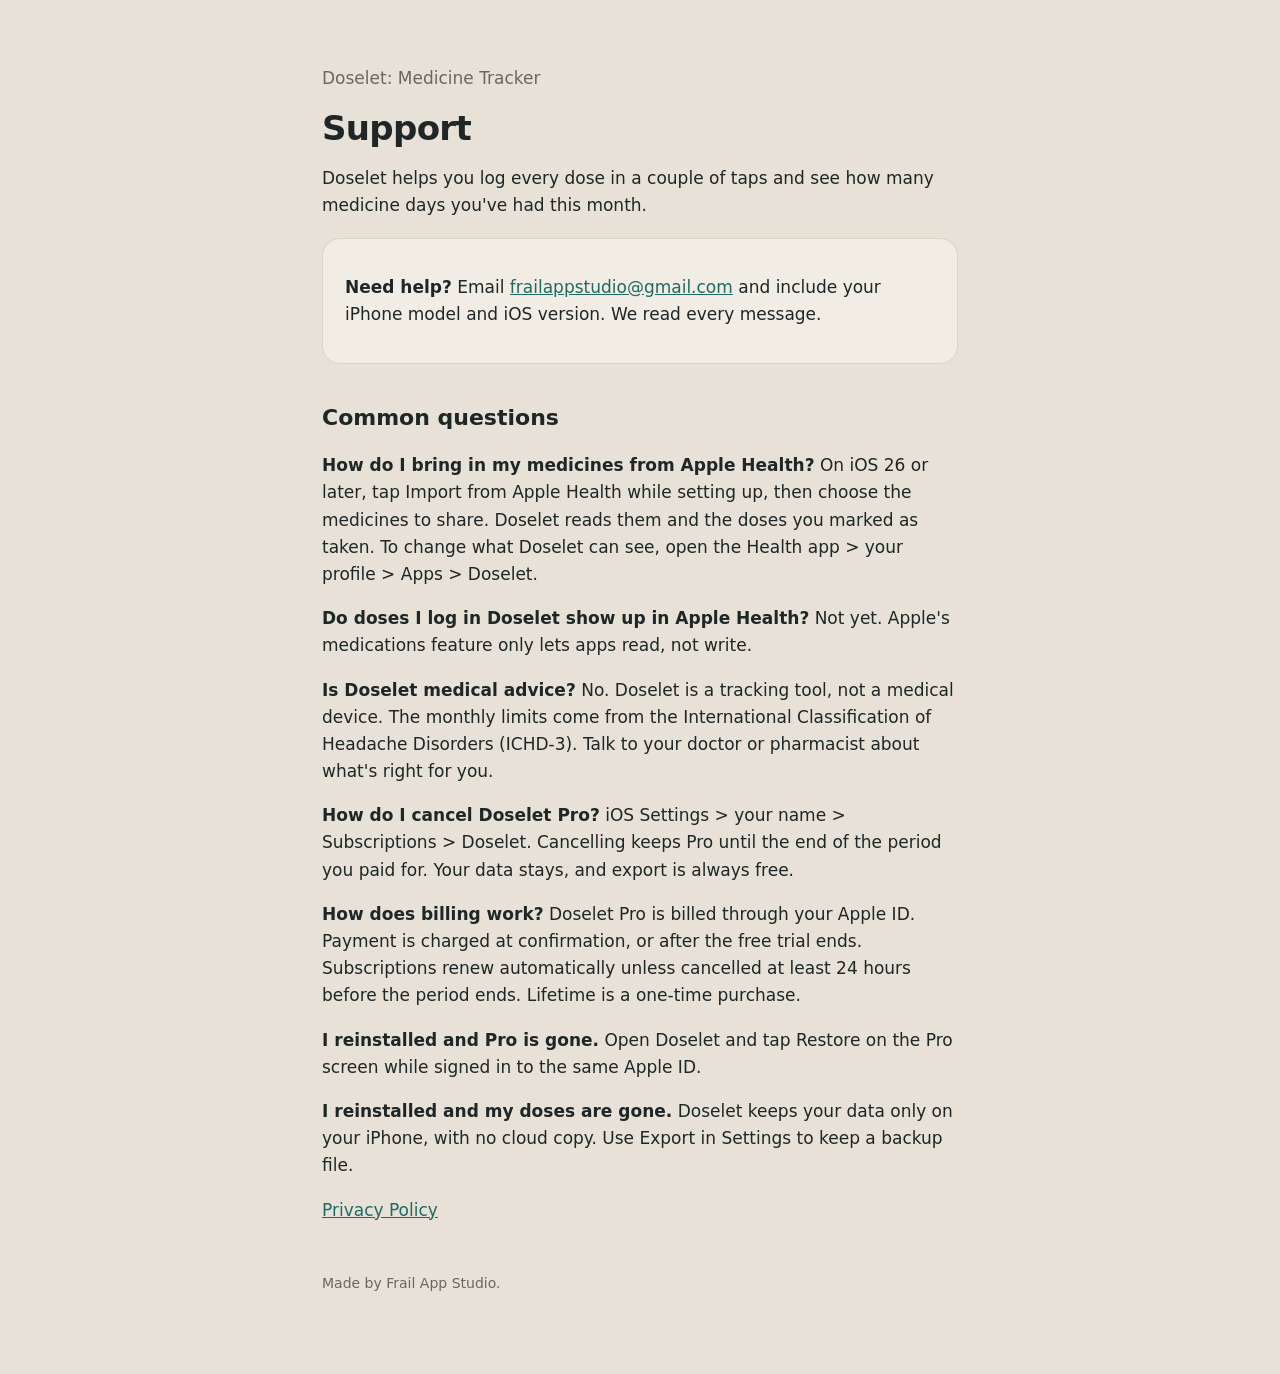
==== index.html @ d8826ee0 "Doselet support and privacy pages Co-Authored-By: Claude Opus 5.5 <noreply@anthropic.com>" ====
<!DOCTYPE html>
<html lang="en"><head><meta charset="utf-8"><meta name="viewport" content="width=device-width, initial-scale=1">
<title>Doselet: Support</title><link rel="stylesheet" href="style.css"></head>
<body><main>
<p class="soft">Doselet: Medicine Tracker</p>
<h1>Support</h1>
<p>Doselet helps you log every dose in a couple of taps and see how many medicine days you've had this month.</p>
<div class="card"><p><strong>Need help?</strong> Email <a href="mailto:frailappstudio@gmail.com">frailappstudio@gmail.com</a> and include your iPhone model and iOS version. We read every message.</p></div>
<h2>Common questions</h2>
<p><strong>How do I bring in my medicines from Apple Health?</strong> On iOS 26 or later, tap Import from Apple Health while setting up, then choose the medicines to share. Doselet reads them and the doses you marked as taken. To change what Doselet can see, open the Health app &gt; your profile &gt; Apps &gt; Doselet.</p>
<p><strong>Do doses I log in Doselet show up in Apple Health?</strong> Not yet. Apple's medications feature only lets apps read, not write.</p>
<p><strong>Is Doselet medical advice?</strong> No. Doselet is a tracking tool, not a medical device. The monthly limits come from the International Classification of Headache Disorders (ICHD-3). Talk to your doctor or pharmacist about what's right for you.</p>
<p><strong>How do I cancel Doselet Pro?</strong> iOS Settings &gt; your name &gt; Subscriptions &gt; Doselet. Cancelling keeps Pro until the end of the period you paid for. Your data stays, and export is always free.</p>
<p><strong>How does billing work?</strong> Doselet Pro is billed through your Apple ID. Payment is charged at confirmation, or after the free trial ends. Subscriptions renew automatically unless cancelled at least 24 hours before the period ends. Lifetime is a one-time purchase.</p>
<p><strong>I reinstalled and Pro is gone.</strong> Open Doselet and tap Restore on the Pro screen while signed in to the same Apple ID.</p>
<p><strong>I reinstalled and my doses are gone.</strong> Doselet keeps your data only on your iPhone, with no cloud copy. Use Export in Settings to keep a backup file.</p>
<p><a href="privacy.html">Privacy Policy</a></p>
<footer>Made by Frail App Studio.</footer>
</main></body></html>
---- style.css ----
:root { --bg:#E7E1D7; --ink:#1E2726; --soft:#6B675F; --card:#F1ECE4; --accent:#1F6B63; --line:#DCD3C6; }
@media (prefers-color-scheme: dark) {
  :root { --bg:#1B1613; --ink:#F1E8DD; --soft:#B3A495; --card:#241D18; --accent:#6FBFB2; --line:#33291F; }
}
* { box-sizing: border-box; }
body { margin:0; background:var(--bg); color:var(--ink); font:17px/1.6 -apple-system, system-ui, sans-serif; }
main { max-width: 680px; margin: 0 auto; padding: 48px 22px 80px; }
h1 { font-size: 34px; line-height:1.15; margin: 8px 0 6px; letter-spacing:-0.02em; }
h2 { font-size: 22px; margin: 36px 0 6px; }
p, li { color: var(--ink); }
.soft { color: var(--soft); }
.card { background: var(--card); border-radius: 18px; padding: 18px 22px; border: 1px solid var(--line); margin: 18px 0; }
a { color: var(--accent); }
ul { padding-left: 22px; }
footer { margin-top: 48px; color: var(--soft); font-size: 14px; }
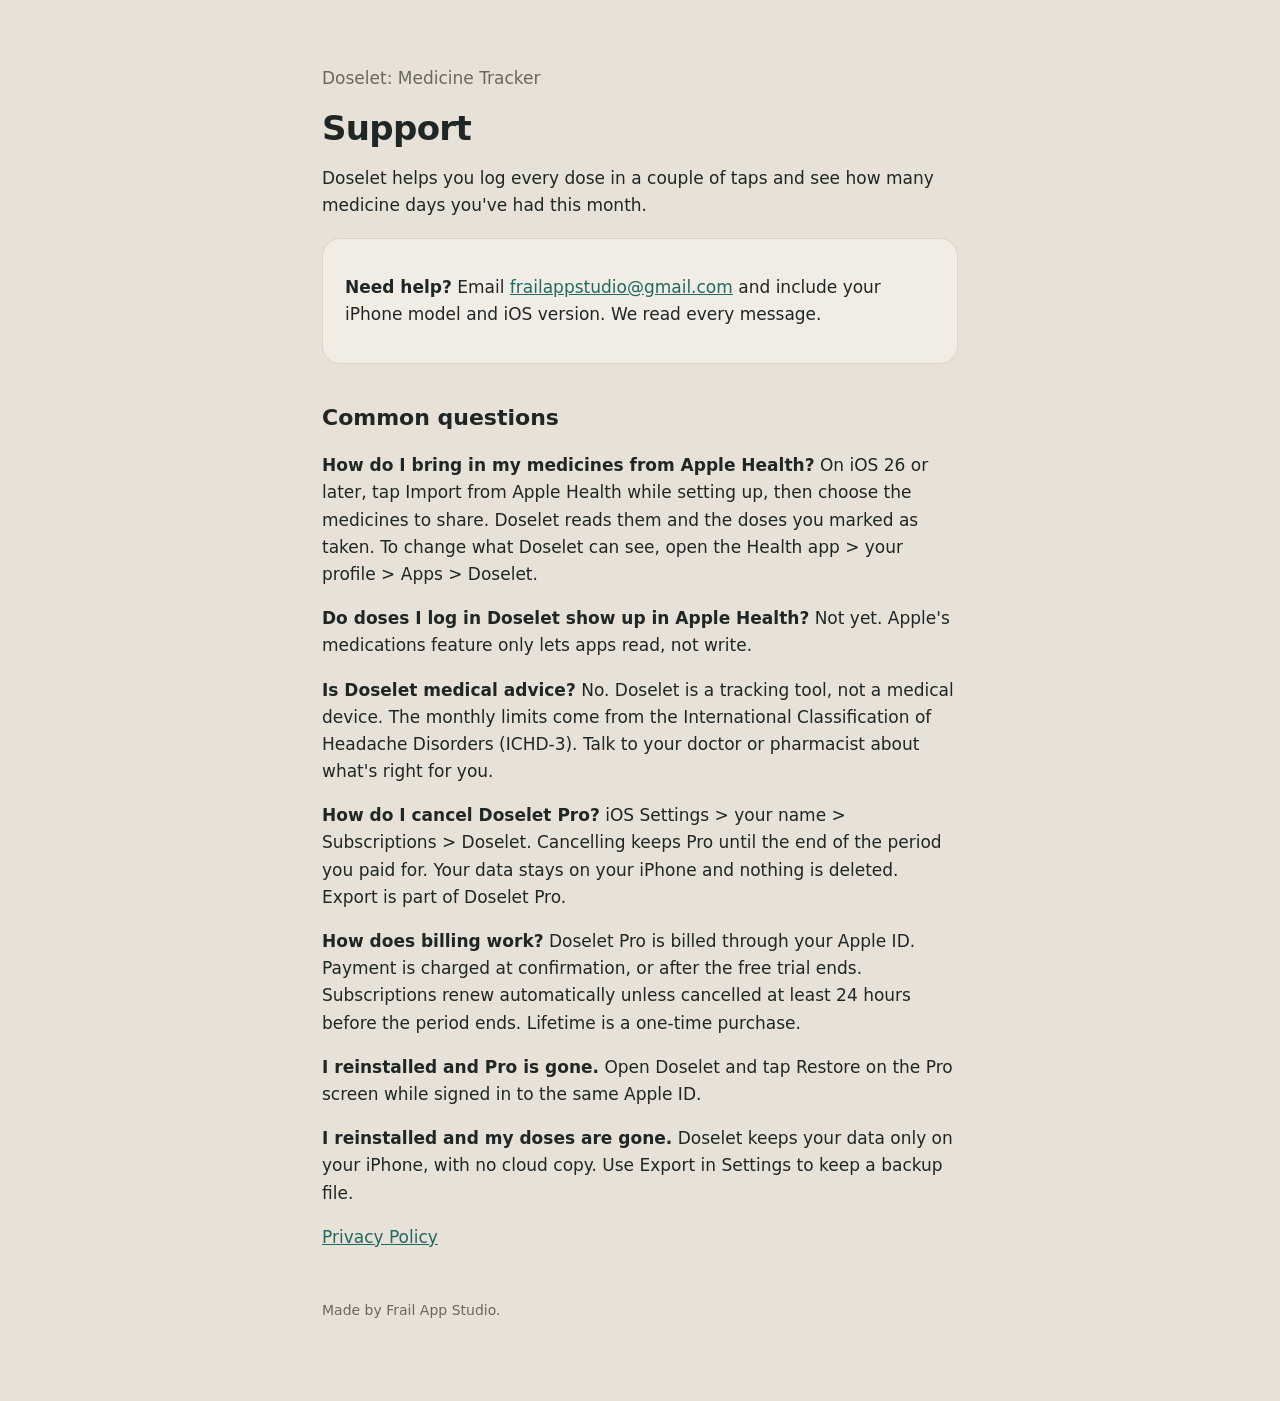
==== commit 1788a1e9: "Privacy: widgets/Siri section, export and doctor report is Pro; support page export wording Co-Autho" ====
--- a/index.html
+++ b/index.html
@@ -10,7 +10,7 @@
 <p><strong>How do I bring in my medicines from Apple Health?</strong> On iOS 26 or later, tap Import from Apple Health while setting up, then choose the medicines to share. Doselet reads them and the doses you marked as taken. To change what Doselet can see, open the Health app &gt; your profile &gt; Apps &gt; Doselet.</p>
 <p><strong>Do doses I log in Doselet show up in Apple Health?</strong> Not yet. Apple's medications feature only lets apps read, not write.</p>
 <p><strong>Is Doselet medical advice?</strong> No. Doselet is a tracking tool, not a medical device. The monthly limits come from the International Classification of Headache Disorders (ICHD-3). Talk to your doctor or pharmacist about what's right for you.</p>
-<p><strong>How do I cancel Doselet Pro?</strong> iOS Settings &gt; your name &gt; Subscriptions &gt; Doselet. Cancelling keeps Pro until the end of the period you paid for. Your data stays, and export is always free.</p>
+<p><strong>How do I cancel Doselet Pro?</strong> iOS Settings &gt; your name &gt; Subscriptions &gt; Doselet. Cancelling keeps Pro until the end of the period you paid for. Your data stays on your iPhone and nothing is deleted. Export is part of Doselet Pro.</p>
 <p><strong>How does billing work?</strong> Doselet Pro is billed through your Apple ID. Payment is charged at confirmation, or after the free trial ends. Subscriptions renew automatically unless cancelled at least 24 hours before the period ends. Lifetime is a one-time purchase.</p>
 <p><strong>I reinstalled and Pro is gone.</strong> Open Doselet and tap Restore on the Pro screen while signed in to the same Apple ID.</p>
 <p><strong>I reinstalled and my doses are gone.</strong> Doselet keeps your data only on your iPhone, with no cloud copy. Use Export in Settings to keep a backup file.</p>
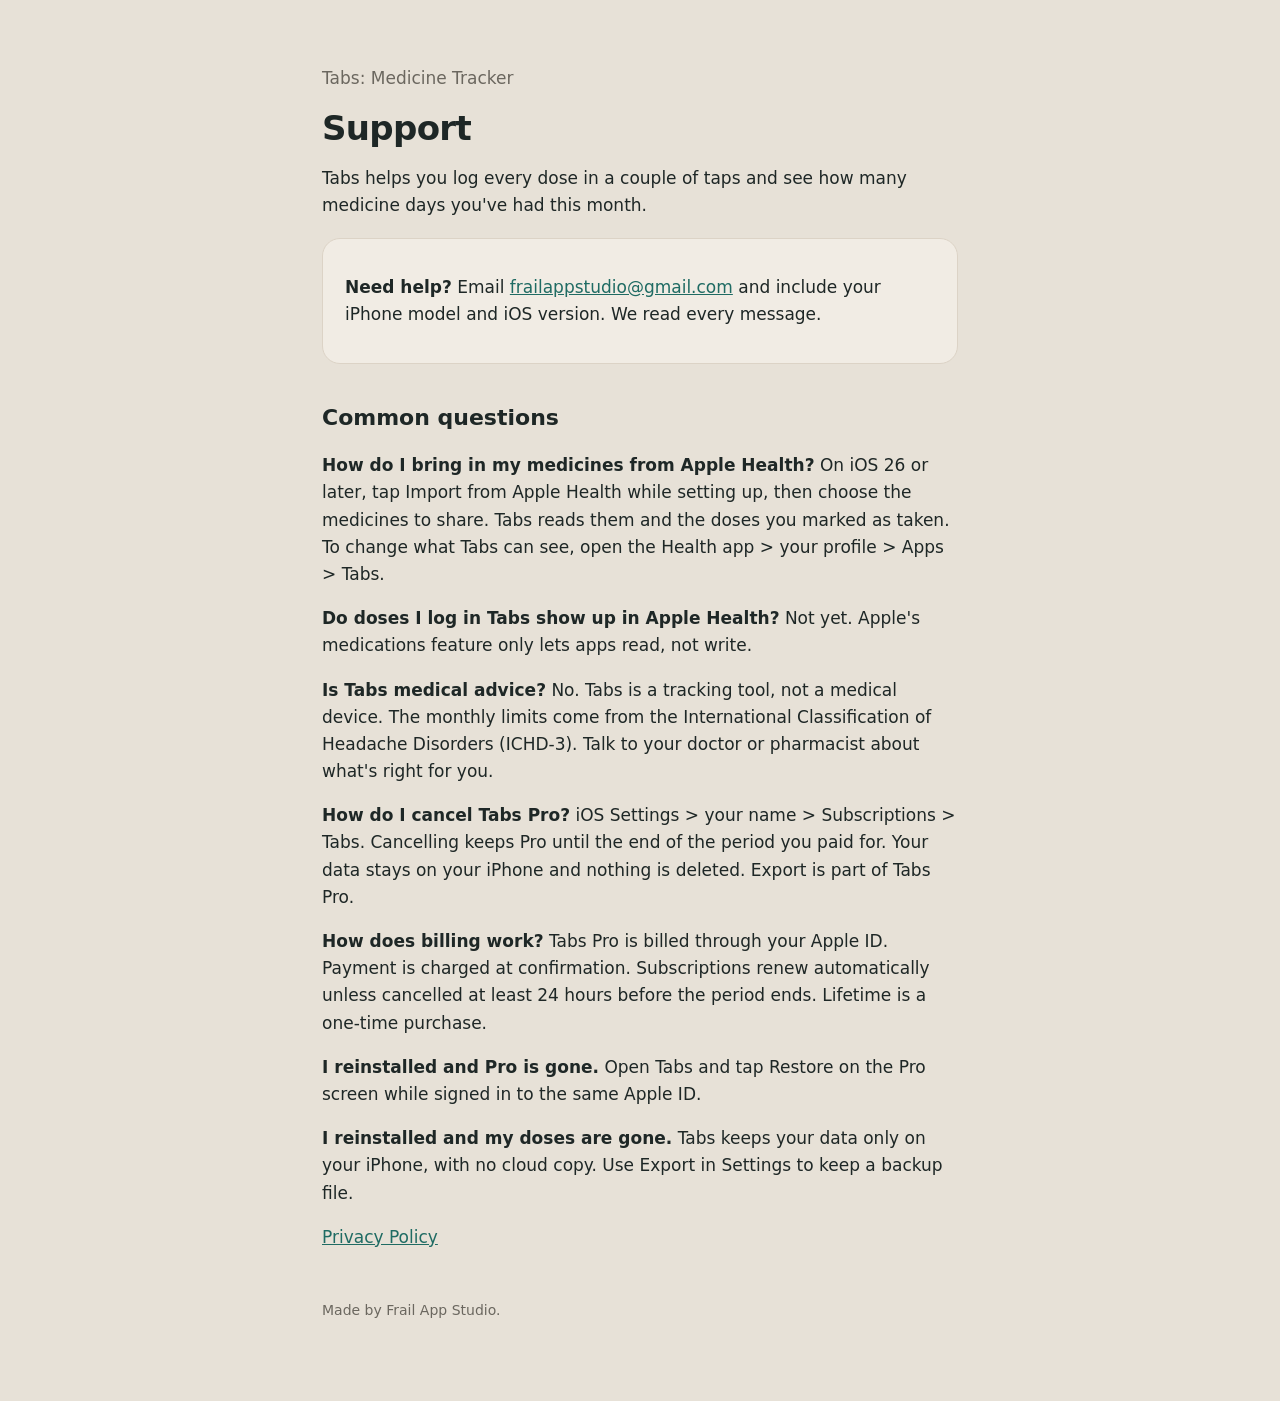
==== commit a3171a0f: "Rename to Tabs, drop free trial wording Co-Authored-By: Claude Sonnet 5.5 <noreply@anthropic.com>" ====
--- a/index.html
+++ b/index.html
@@ -1,19 +1,19 @@
 <!DOCTYPE html>
 <html lang="en"><head><meta charset="utf-8"><meta name="viewport" content="width=device-width, initial-scale=1">
-<title>Doselet: Support</title><link rel="stylesheet" href="style.css"></head>
+<title>Tabs: Support</title><link rel="stylesheet" href="style.css"></head>
 <body><main>
-<p class="soft">Doselet: Medicine Tracker</p>
+<p class="soft">Tabs: Medicine Tracker</p>
 <h1>Support</h1>
-<p>Doselet helps you log every dose in a couple of taps and see how many medicine days you've had this month.</p>
+<p>Tabs helps you log every dose in a couple of taps and see how many medicine days you've had this month.</p>
 <div class="card"><p><strong>Need help?</strong> Email <a href="mailto:frailappstudio@gmail.com">frailappstudio@gmail.com</a> and include your iPhone model and iOS version. We read every message.</p></div>
 <h2>Common questions</h2>
-<p><strong>How do I bring in my medicines from Apple Health?</strong> On iOS 26 or later, tap Import from Apple Health while setting up, then choose the medicines to share. Doselet reads them and the doses you marked as taken. To change what Doselet can see, open the Health app &gt; your profile &gt; Apps &gt; Doselet.</p>
-<p><strong>Do doses I log in Doselet show up in Apple Health?</strong> Not yet. Apple's medications feature only lets apps read, not write.</p>
-<p><strong>Is Doselet medical advice?</strong> No. Doselet is a tracking tool, not a medical device. The monthly limits come from the International Classification of Headache Disorders (ICHD-3). Talk to your doctor or pharmacist about what's right for you.</p>
-<p><strong>How do I cancel Doselet Pro?</strong> iOS Settings &gt; your name &gt; Subscriptions &gt; Doselet. Cancelling keeps Pro until the end of the period you paid for. Your data stays on your iPhone and nothing is deleted. Export is part of Doselet Pro.</p>
-<p><strong>How does billing work?</strong> Doselet Pro is billed through your Apple ID. Payment is charged at confirmation, or after the free trial ends. Subscriptions renew automatically unless cancelled at least 24 hours before the period ends. Lifetime is a one-time purchase.</p>
-<p><strong>I reinstalled and Pro is gone.</strong> Open Doselet and tap Restore on the Pro screen while signed in to the same Apple ID.</p>
-<p><strong>I reinstalled and my doses are gone.</strong> Doselet keeps your data only on your iPhone, with no cloud copy. Use Export in Settings to keep a backup file.</p>
+<p><strong>How do I bring in my medicines from Apple Health?</strong> On iOS 26 or later, tap Import from Apple Health while setting up, then choose the medicines to share. Tabs reads them and the doses you marked as taken. To change what Tabs can see, open the Health app &gt; your profile &gt; Apps &gt; Tabs.</p>
+<p><strong>Do doses I log in Tabs show up in Apple Health?</strong> Not yet. Apple's medications feature only lets apps read, not write.</p>
+<p><strong>Is Tabs medical advice?</strong> No. Tabs is a tracking tool, not a medical device. The monthly limits come from the International Classification of Headache Disorders (ICHD-3). Talk to your doctor or pharmacist about what's right for you.</p>
+<p><strong>How do I cancel Tabs Pro?</strong> iOS Settings &gt; your name &gt; Subscriptions &gt; Tabs. Cancelling keeps Pro until the end of the period you paid for. Your data stays on your iPhone and nothing is deleted. Export is part of Tabs Pro.</p>
+<p><strong>How does billing work?</strong> Tabs Pro is billed through your Apple ID. Payment is charged at confirmation. Subscriptions renew automatically unless cancelled at least 24 hours before the period ends. Lifetime is a one-time purchase.</p>
+<p><strong>I reinstalled and Pro is gone.</strong> Open Tabs and tap Restore on the Pro screen while signed in to the same Apple ID.</p>
+<p><strong>I reinstalled and my doses are gone.</strong> Tabs keeps your data only on your iPhone, with no cloud copy. Use Export in Settings to keep a backup file.</p>
 <p><a href="privacy.html">Privacy Policy</a></p>
 <footer>Made by Frail App Studio.</footer>
 </main></body></html>
